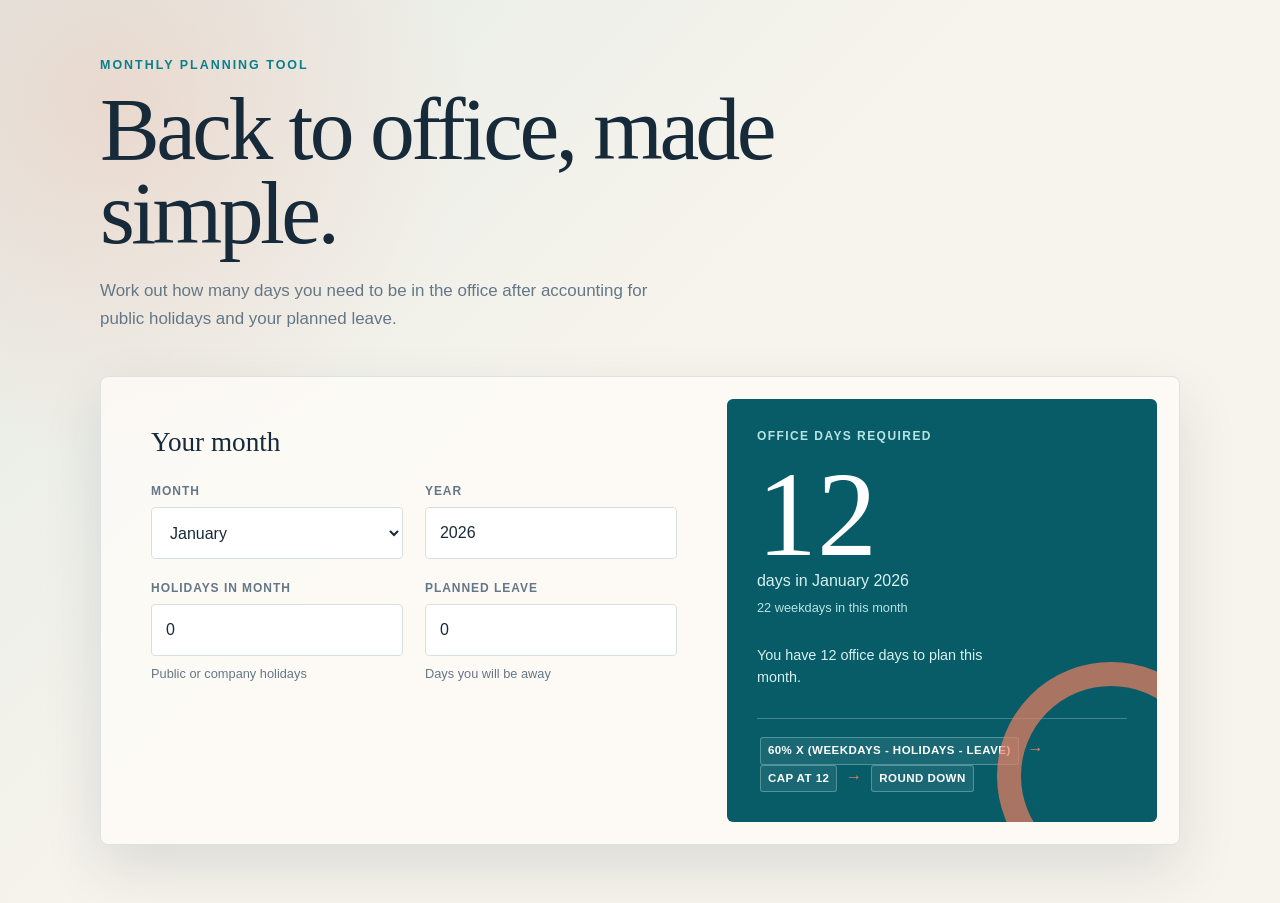
==== app3/index.html @ ec144f7f "test app3" ====
<!DOCTYPE html>
<html lang="en">
<head>
	<meta charset="UTF-8">
	<meta name="viewport" content="width=device-width, initial-scale=1.0">
	<title>Back to Office Calculator</title>
	<style>
		:root {
			--ink: #172a3a;
			--muted: #647787;
			--paper: #f7f4ed;
			--panel: #fffdf8;
			--line: #d8e0df;
			--teal: #087f8c;
			--teal-dark: #075c68;
			--coral: #f07f61;
			--shadow: 0 24px 60px rgba(23, 42, 58, 0.12);
		}

		* { box-sizing: border-box; }

		body {
			margin: 0;
			min-height: 100vh;
			color: var(--ink);
			font-family: Georgia, "Times New Roman", serif;
			background: var(--paper);
			background-image: radial-gradient(circle at 9% 12%, rgba(240, 127, 97, 0.18), transparent 25%),
				linear-gradient(135deg, rgba(8, 127, 140, 0.08), transparent 48%);
		}

		.page {
			width: min(1080px, calc(100% - 40px));
			margin: 0 auto;
			padding: 58px 0;
		}

		.eyebrow {
			margin: 0 0 14px;
			color: var(--teal);
			font: 700 0.78rem/1.2 Arial, sans-serif;
			letter-spacing: 0.16em;
			text-transform: uppercase;
			animation: fade-slide 600ms ease-out both;
		}

		h1 {
			max-width: 680px;
			margin: 0;
			font-size: clamp(2.7rem, 7vw, 5.6rem);
			font-weight: 400;
			line-height: 0.94;
			letter-spacing: -0.04em;
			animation: fade-slide 700ms 80ms ease-out both;
		}

		.intro {
			max-width: 570px;
			margin: 22px 0 44px;
			color: var(--muted);
			font: 1.06rem/1.6 Arial, sans-serif;
			animation: fade-slide 700ms 160ms ease-out both;
		}

		.calculator {
			display: grid;
			grid-template-columns: minmax(0, 1.15fr) minmax(280px, 0.85fr);
			gap: 22px;
			padding: 22px;
			border: 1px solid rgba(216, 224, 223, 0.9);
			border-radius: 8px;
			background: rgba(255, 253, 248, 0.75);
			box-shadow: var(--shadow);
			animation: rise 650ms ease-out both;
		}

		.form-panel {
			padding: 28px;
			animation: fade-slide 700ms 260ms ease-out both;
		}

		.section-title {
			margin: 0 0 26px;
			font-size: 1.7rem;
			font-weight: 400;
		}

		.fields {
			display: grid;
			grid-template-columns: 1fr 1fr;
			gap: 22px;
		}

		label {
			display: block;
			margin-bottom: 9px;
			color: var(--muted);
			font: 700 0.75rem/1.2 Arial, sans-serif;
			letter-spacing: 0.08em;
			text-transform: uppercase;
		}

		select, input {
			width: 100%;
			min-height: 52px;
			padding: 0 14px;
			border: 1px solid var(--line);
			border-radius: 4px;
			color: var(--ink);
			background: #fff;
			font: 1rem Arial, sans-serif;
		}

		select:focus, input:focus {
			outline: 3px solid rgba(8, 127, 140, 0.18);
			border-color: var(--teal);
		}

		.hint {
			margin: 9px 0 0;
			color: var(--muted);
			font: 0.8rem/1.4 Arial, sans-serif;
		}

		.result {
			display: flex;
			min-height: 310px;
			flex-direction: column;
			justify-content: space-between;
			padding: 30px;
			border-radius: 6px;
			color: #fff;
			background: var(--teal-dark);
			overflow: hidden;
			position: relative;
			animation: fade-slide 700ms 360ms ease-out both, breathe 7s 1.1s ease-in-out infinite;
		}

		.result::after {
			width: 180px;
			height: 180px;
			content: "";
			position: absolute;
			right: -68px;
			bottom: -68px;
			border: 24px solid rgba(240, 127, 97, 0.7);
			border-radius: 50%;
		}

		.result-label {
			margin: 0;
			color: #b8e3e4;
			font: 700 0.75rem/1.2 Arial, sans-serif;
			letter-spacing: 0.12em;
			text-transform: uppercase;
		}

		.number {
			margin: 18px 0 3px;
			font-size: clamp(4.5rem, 11vw, 7.5rem);
			font-weight: 400;
			line-height: 0.9;
			transition: color 220ms ease, transform 220ms ease;
		}

		.number.changed {
			animation: number-pop 300ms ease-out;
		}

		.unit {
			margin: 0;
			color: #d7f0ef;
			font: 1rem Arial, sans-serif;
		}

		.weekday-total {
			margin: 10px 0 0;
			color: #b8e3e4;
			font: 0.8rem Arial, sans-serif;
		}

		.summary {
			max-width: 260px;
			margin: 30px 0 0;
			color: #d7f0ef;
			font: 0.9rem/1.5 Arial, sans-serif;
		}

		.formula {
			margin: 30px 0 0;
			padding-top: 18px;
			border-top: 1px solid rgba(215, 240, 239, 0.28);
			color: #b8e3e4;
			font: 700 0.72rem/1.5 Arial, sans-serif;
			letter-spacing: 0.04em;
			text-transform: uppercase;
		}

		.formula strong {
			display: inline-block;
			margin: 0 3px;
			padding: 4px 7px;
			border: 1px solid rgba(184, 227, 228, 0.35);
			border-radius: 3px;
			color: #fff;
			background: rgba(255, 255, 255, 0.08);
			font-weight: 700;
		}

		.formula .operator {
			margin: 0 2px;
			color: var(--coral);
			font-size: 1rem;
		}

		@keyframes rise {
			from { opacity: 0; transform: translateY(14px); }
			to { opacity: 1; transform: translateY(0); }
		}

		@keyframes fade-slide {
			from { opacity: 0; transform: translateY(10px); }
			to { opacity: 1; transform: translateY(0); }
		}

		@keyframes breathe {
			0%, 100% { box-shadow: 0 24px 60px rgba(23, 42, 58, 0.12); }
			50% { box-shadow: 0 28px 68px rgba(8, 127, 140, 0.2); }
		}

		@keyframes number-pop {
			0% { transform: scale(1); }
			45% { color: var(--coral); transform: scale(1.08); }
			100% { color: #fff; transform: scale(1); }
		}

		@media (prefers-reduced-motion: reduce) {
			*, *::before, *::after {
				animation-duration: 0.01ms !important;
				animation-iteration-count: 1 !important;
				scroll-behavior: auto !important;
				transition-duration: 0.01ms !important;
			}
		}

		@media (max-width: 720px) {
			.page { width: min(100% - 28px, 560px); padding: 36px 0; }
			.calculator { grid-template-columns: 1fr; padding: 10px; }
			.form-panel { padding: 20px 14px 24px; }
			.fields { grid-template-columns: 1fr; gap: 18px; }
			.result { min-height: 280px; padding: 26px; }
		}
	</style>
</head>
<body>
	<main class="page">
		<p class="eyebrow">Monthly planning tool</p>
		<h1>Back to office, made simple.</h1>
		<p class="intro">Work out how many days you need to be in the office after accounting for public holidays and your planned leave.</p>

		<section class="calculator" aria-label="Back to office calculator">
			<form class="form-panel" id="office-form">
				<h2 class="section-title">Your month</h2>
				<div class="fields">
					<div>
						<label for="month">Month</label>
						<select id="month" name="month">
							<option>January</option>
							<option>February</option>
							<option>March</option>
							<option>April</option>
							<option>May</option>
							<option>June</option>
							<option>July</option>
							<option>August</option>
							<option>September</option>
							<option>October</option>
							<option>November</option>
							<option>December</option>
						</select>
					</div>
					<div>
						<label for="year">Year</label>
						<input id="year" name="year" type="number" min="2020" max="2100" value="2026">
					</div>
					<div>
						<label for="holidays">Holidays in month</label>
						<input id="holidays" name="holidays" type="number" min="0" max="12" value="0">
						<p class="hint">Public or company holidays</p>
					</div>
					<div>
						<label for="leave">Planned leave</label>
						<input id="leave" name="leave" type="number" min="0" max="12" value="0">
						<p class="hint">Days you will be away</p>
					</div>
				</div>
			</form>

			<aside class="result" aria-live="polite">
				<div>
					<p class="result-label">Office days required</p>
					<p class="number" id="office-days">12</p>
					<p class="unit">days in <span id="selected-month">January</span> <span id="selected-year">2026</span></p>
					<p class="weekday-total"><span id="weekdays-count">22</span> weekdays in this month</p>
					<p class="summary" id="summary">You have 12 office days to plan this month.</p>
				</div>
					<p class="formula" aria-label="Calculation formula">
						<strong>60% x (weekdays - holidays - leave)</strong>
						<span class="operator">→</span>
						<strong>cap at 12</strong>
						<span class="operator">→</span>
						<strong>round down</strong>
					</p>
			</aside>
		</section>
	</main>

	<script>
		const form = document.querySelector("#office-form");
		const month = document.querySelector("#month");
		const year = document.querySelector("#year");
		const holidays = document.querySelector("#holidays");
		const leave = document.querySelector("#leave");
		const officeDays = document.querySelector("#office-days");
		const selectedMonth = document.querySelector("#selected-month");
		const selectedYear = document.querySelector("#selected-year");
		const weekdaysCount = document.querySelector("#weekdays-count");
		const summary = document.querySelector("#summary");

		function updateResult() {
			const holidayDays = Math.max(0, Number(holidays.value) || 0);
			const leaveDays = Math.max(0, Number(leave.value) || 0);
			const selectedYearValue = Number(year.value) || 2026;
			const daysInMonth = new Date(Date.UTC(selectedYearValue, month.selectedIndex + 1, 0)).getUTCDate();
			let weekdaysInMonth = 0;
			for (let day = 1; day <= daysInMonth; day += 1) {
				const weekday = new Date(Date.UTC(selectedYearValue, month.selectedIndex, day)).getUTCDay();
				if (weekday !== 0 && weekday !== 6) weekdaysInMonth += 1;
			}
			const availableWeekdays = Math.max(0, weekdaysInMonth - holidayDays - leaveDays);
			const requiredDays = Math.min(12, Math.floor(availableWeekdays * 0.6));

			const previousDays = officeDays.textContent;
			officeDays.textContent = requiredDays;
			if (previousDays !== String(requiredDays)) {
				officeDays.classList.remove("changed");
				void officeDays.offsetWidth;
				officeDays.classList.add("changed");
			}
			selectedMonth.textContent = month.value;
			selectedYear.textContent = year.value || "the selected year";
			weekdaysCount.textContent = weekdaysInMonth;
			summary.textContent = requiredDays === 1
				? "You have 1 office day to plan this month."
				: `You have ${requiredDays} office days to plan this month.`;
		}

		form.addEventListener("input", updateResult);
		form.addEventListener("change", updateResult);
		updateResult();
	</script>
</body>
</html>
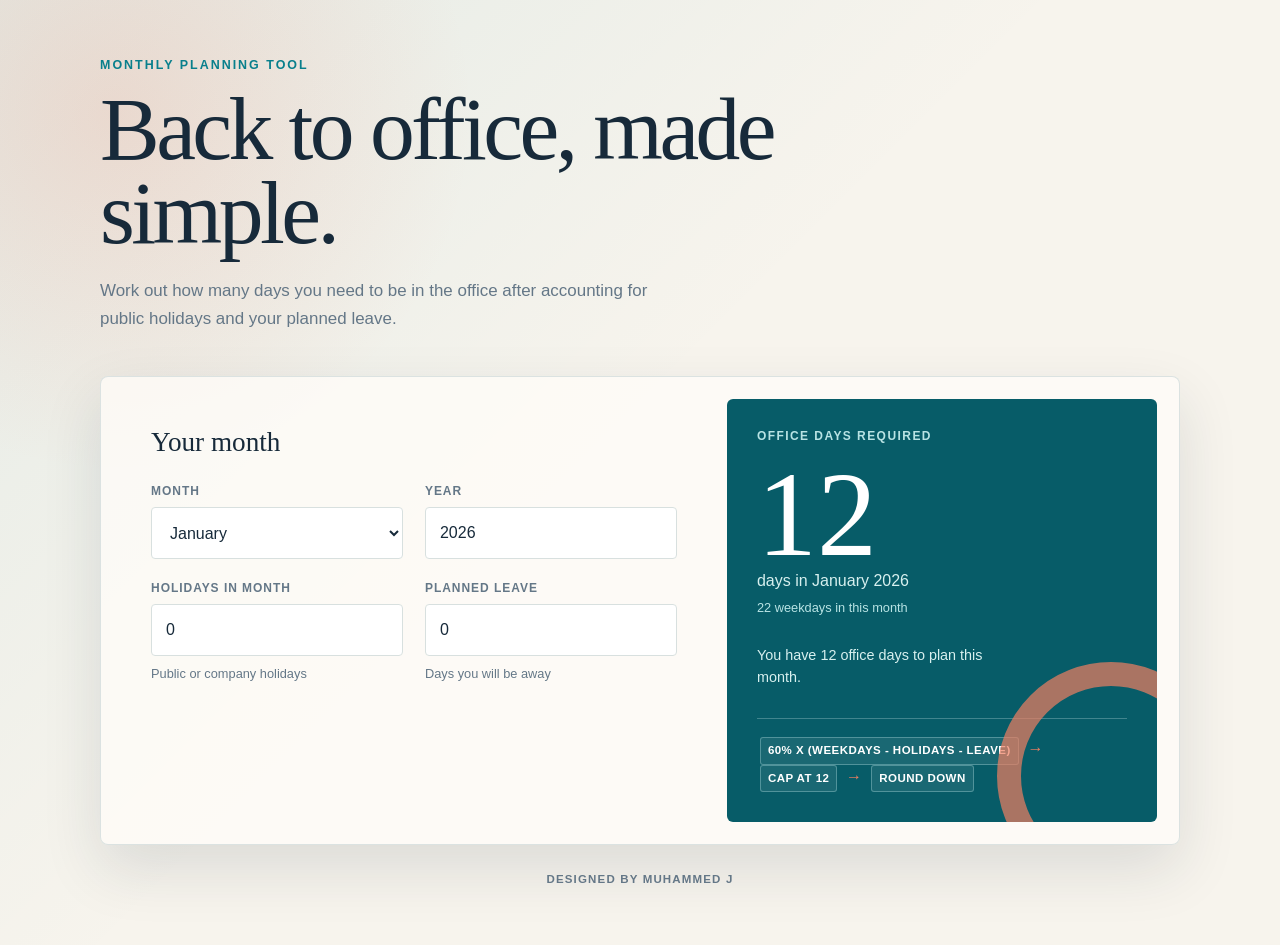
==== commit 191f5825: "test" ====
--- a/app3/index.html
+++ b/app3/index.html
@@ -184,6 +184,16 @@
 			margin: 30px 0 0;
 			color: #d7f0ef;
 			font: 0.9rem/1.5 Arial, sans-serif;
+		}
+
+		.credit {
+			margin: 28px 0 0;
+			color: var(--muted);
+			font: 700 0.72rem/1.2 Arial, sans-serif;
+			letter-spacing: 0.1em;
+			text-align: center;
+			text-transform: uppercase;
+			animation: fade-slide 700ms 520ms ease-out both;
 		}
 
 		.formula {
@@ -313,6 +323,7 @@
 					</p>
 			</aside>
 		</section>
+		<p class="credit">Designed by Muhammed J</p>
 	</main>
 
 	<script>
